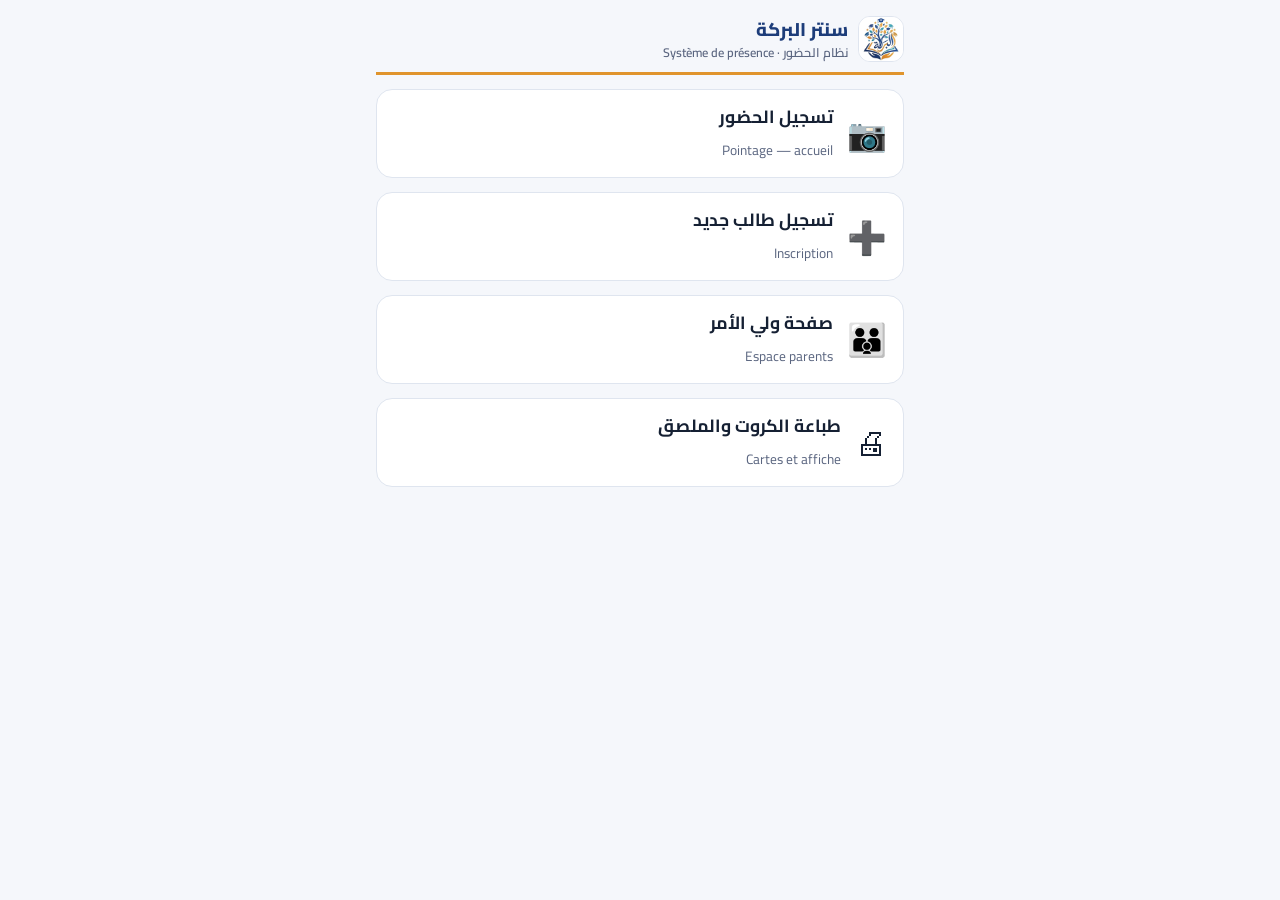
==== index.html @ ce63723d "Add files via upload" ====
<!doctype html>
<html lang="ar" dir="rtl">
<head>
<meta charset="utf-8">
<meta name="viewport" content="width=device-width, initial-scale=1">
<meta name="robots" content="noindex">
<title>سنتر البركة · Présence</title>
<link rel="stylesheet" href="style.css">
<style>
  a.tile { display: block; text-decoration: none; color: inherit; }
  a.tile .card { display: flex; align-items: center; gap: 14px; }
  .ico { font-size: 2rem; }
</style>
</head>
<body>
<div class="wrap">
  <header class="top"><div class="brand">سنتر البركة<small>نظام الحضور · Système de présence</small></div></header>
  <a class="tile" href="scan.html"><div class="card"><span class="ico">📷</span><div><h2>تسجيل الحضور</h2><span class="fr">Pointage — accueil</span></div></div></a>
  <a class="tile" href="signup.html"><div class="card"><span class="ico">➕</span><div><h2>تسجيل طالب جديد</h2><span class="fr">Inscription</span></div></div></a>
  <a class="tile" href="parent.html"><div class="card"><span class="ico">👪</span><div><h2>صفحة ولي الأمر</h2><span class="fr">Espace parents</span></div></div></a>
  <a class="tile" href="cards.html"><div class="card"><span class="ico">🖨</span><div><h2>طباعة الكروت والملصق</h2><span class="fr">Cartes et affiche</span></div></div></a>
</div>
<script src="config.js"></script>
<script src="common.js"></script>
</body>
</html>
---- style.css ----
@import url('https://fonts.googleapis.com/css2?family=Cairo:wght@400;600;700;800&display=swap');

:root {
  --bg: #f5f7fb;
  --card: #ffffff;
  --ink: #152033;
  --soft: #5b6680;
  --line: #dfe5ef;
  --brand: #1d3d7a;      /* logo navy */
  --brand-2: #e7edf8;
  --teal: #2a9bb0;       /* logo teal */
  --gold: #e0942c;       /* logo orange */
  --gold-2: #fdf1df;
  --ok: #138a4c;   --ok-bg: #e2f6ea;
  --warn: #b26a00; --warn-bg: #fff2da;
  --bad: #c62828;  --bad-bg: #fde7e7;
  --muted: #6a7488; --muted-bg: #eef1f6;
  --radius: 16px;
}
@media (prefers-color-scheme: dark) {
  :root {
    --bg: #0d1220; --card: #161d2e; --ink: #e8edf7; --soft: #9aa6bf; --line: #283149;
    --brand: #8fb0ff; --brand-2: #1c2847; --teal: #5cc6da; --gold: #f2ad4e; --gold-2: #33260f;
    --ok: #4ad68a; --ok-bg: #143223; --warn: #ffb84d; --warn-bg: #33270f;
    --bad: #ff7070; --bad-bg: #3a1717; --muted: #9aa6bf; --muted-bg: #20283b;
  }
}

* { box-sizing: border-box; }
html, body { margin: 0; }
body {
  font-family: 'Cairo', system-ui, sans-serif;
  background: var(--bg);
  color: var(--ink);
  line-height: 1.5;
  -webkit-tap-highlight-color: transparent;
}
.wrap { max-width: 560px; margin: 0 auto; padding: 16px; }
header.top {
  display: flex; align-items: center; justify-content: space-between; gap: 12px;
  margin-bottom: 14px;
}
.brand { font-weight: 800; font-size: 1.15rem; color: var(--brand); }
.brand small { display: block; font-weight: 600; font-size: .78rem; color: var(--soft); }
.fr { direction: ltr; unicode-bidi: isolate; color: var(--soft); font-size: .85em; }

.card {
  background: var(--card); border: 1px solid var(--line); border-radius: var(--radius);
  padding: 16px; margin-bottom: 14px;
}
h1, h2, h3 { margin: 0 0 8px; line-height: 1.3; }
h2 { font-size: 1.1rem; }

input, select, button {
  font: inherit; color: inherit; border-radius: 12px; border: 1px solid var(--line);
  background: var(--card); padding: 12px 14px; width: 100%;
}
input:focus, select:focus { outline: 2px solid var(--brand); outline-offset: 1px; }
button {
  background: var(--brand); color: var(--card); border: 0; font-weight: 700; cursor: pointer;
}
button.ghost { background: var(--brand-2); color: var(--brand); }
button.small { width: auto; padding: 8px 14px; font-size: .9rem; }
.row { display: flex; gap: 10px; }
.row > * { flex: 1; }
label.lbl { display: block; font-weight: 600; margin: 10px 0 6px; }

.pill {
  display: inline-flex; align-items: center; gap: 6px; padding: 4px 12px; border-radius: 999px;
  font-weight: 700; font-size: .9rem; white-space: nowrap;
}
.pill.ok { background: var(--ok-bg); color: var(--ok); }
.pill.warn { background: var(--warn-bg); color: var(--warn); }
.pill.bad { background: var(--bad-bg); color: var(--bad); }
.pill.muted { background: var(--muted-bg); color: var(--muted); }

.msg { padding: 12px 14px; border-radius: 12px; background: var(--muted-bg); color: var(--soft); }
.msg.bad { background: var(--bad-bg); color: var(--bad); }
.hidden { display: none !important; }
.center { text-align: center; }
.soft { color: var(--soft); }

.list { list-style: none; margin: 0; padding: 0; }
.list li {
  display: flex; align-items: center; justify-content: space-between; gap: 10px;
  padding: 10px 0; border-bottom: 1px solid var(--line);
}
.list li:last-child { border-bottom: 0; }
.list .who { min-width: 0; }
.list .who b { display: block; overflow: hidden; text-overflow: ellipsis; white-space: nowrap; }
.list .who span { font-size: .82rem; color: var(--soft); }

.stats { display: grid; grid-template-columns: repeat(3, 1fr); gap: 10px; }
.stat { border-radius: 12px; padding: 10px; text-align: center; }
.stat b { display: block; font-size: 1.5rem; line-height: 1.2; }
.stat.ok { background: var(--ok-bg); color: var(--ok); }
.stat.warn { background: var(--warn-bg); color: var(--warn); }
.stat.bad { background: var(--bad-bg); color: var(--bad); }

.spinner {
  width: 28px; height: 28px; border-radius: 50%; margin: 20px auto;
  border: 3px solid var(--line); border-top-color: var(--brand); animation: spin .8s linear infinite;
}
@keyframes spin { to { transform: rotate(360deg); } }

/* header logo */
.brand { display: flex; align-items: center; gap: 10px; }
.brand .logo { width: 46px; height: 46px; border-radius: 12px; background: #fff; object-fit: contain; flex: 0 0 46px; border: 1px solid var(--line); }
.brand > span, .brand > div { min-width: 0; }
header.top { border-bottom: 3px solid var(--gold); padding-bottom: 10px; }
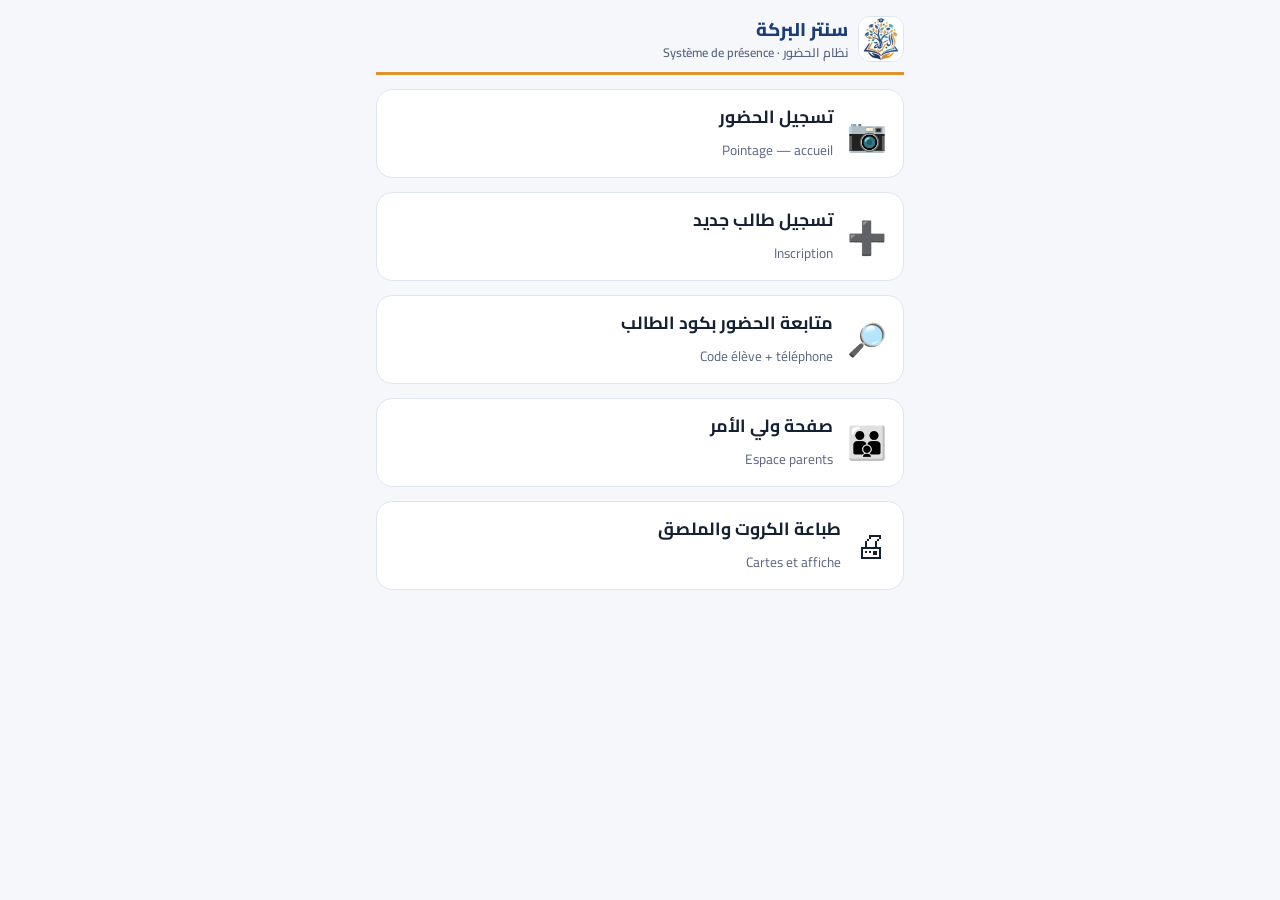
==== commit fb923561: "Update index.html" ====
--- a/index.html
+++ b/index.html
@@ -17,6 +17,7 @@
   <header class="top"><div class="brand">سنتر البركة<small>نظام الحضور · Système de présence</small></div></header>
   <a class="tile" href="scan.html"><div class="card"><span class="ico">📷</span><div><h2>تسجيل الحضور</h2><span class="fr">Pointage — accueil</span></div></div></a>
   <a class="tile" href="signup.html"><div class="card"><span class="ico">➕</span><div><h2>تسجيل طالب جديد</h2><span class="fr">Inscription</span></div></div></a>
+  <a class="tile" href="lookup.html"><div class="card"><span class="ico">🔎</span><div><h2>متابعة الحضور بكود الطالب</h2><span class="fr">Code élève + téléphone</span></div></div></a>
   <a class="tile" href="parent.html"><div class="card"><span class="ico">👪</span><div><h2>صفحة ولي الأمر</h2><span class="fr">Espace parents</span></div></div></a>
   <a class="tile" href="cards.html"><div class="card"><span class="ico">🖨</span><div><h2>طباعة الكروت والملصق</h2><span class="fr">Cartes et affiche</span></div></div></a>
 </div>
